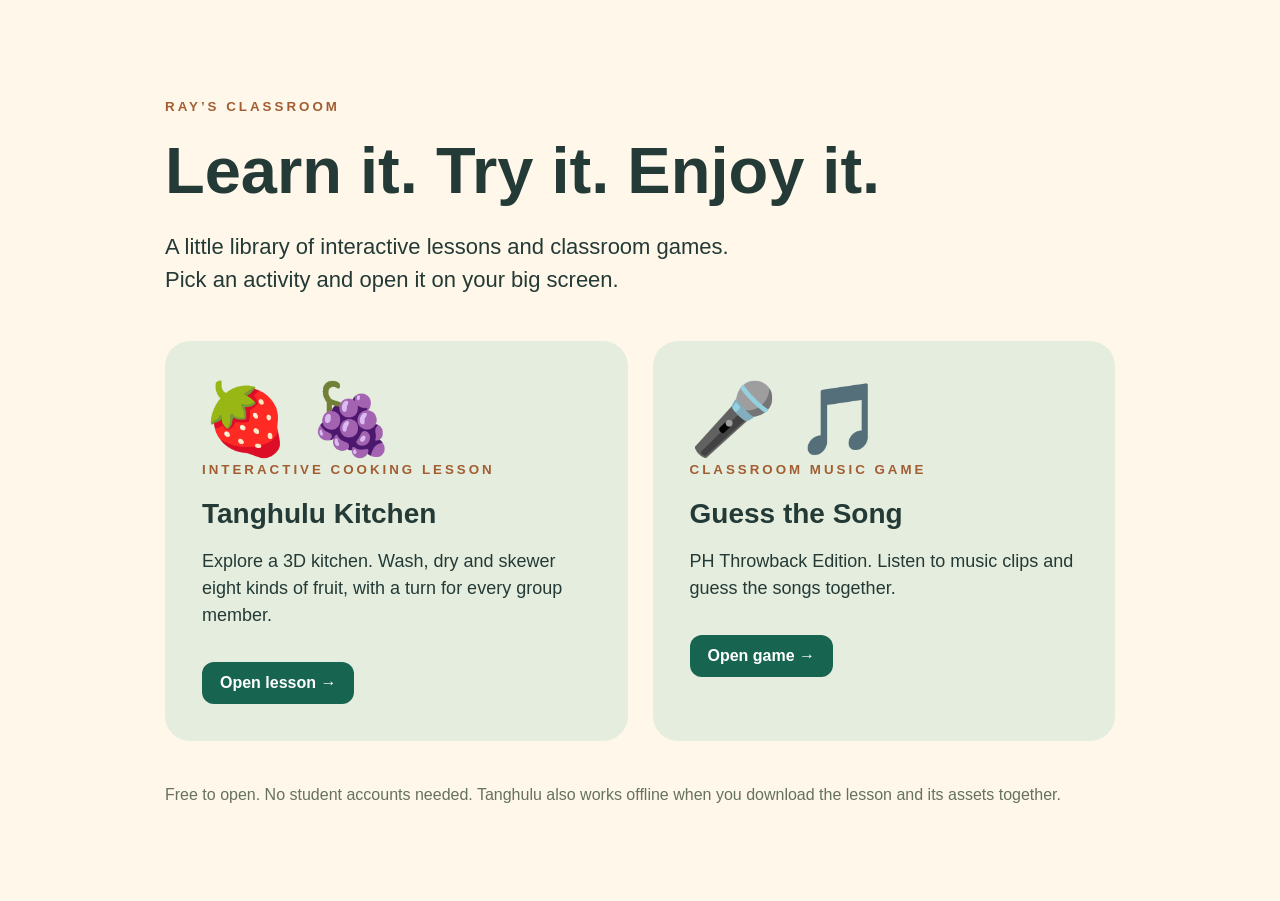
==== lessons/index.html @ 9a7a7810 "Add public 3D tanghulu lesson with student group turns and classroom library" ====
<!doctype html><html lang="en"><meta charset="utf-8"><meta name="viewport" content="width=device-width,initial-scale=1"><title>Ray’s Classroom • Lessons & Games</title><style>*{box-sizing:border-box}body{margin:0;background:#fff7e9;color:#243a36;font-family:'Trebuchet MS',Arial,sans-serif}main{max-width:1000px;margin:8vh auto;padding:25px}small{font-weight:bold;letter-spacing:3px;color:#a25e32}h1{font-size:clamp(38px,6vw,65px);margin:18px 0}p{font-size:22px;line-height:1.5}.items{display:grid;grid-template-columns:1fr 1fr;gap:25px;margin-top:45px}a.card{display:block;text-decoration:none;color:inherit;background:#e5edde;padding:35px;border-radius:25px;border:2px solid transparent;transition:.2s}a.card:hover{transform:translateY(-5px);border-color:#176550}.art{font-size:70px}.card h2{font-size:28px;margin:20px 0 8px}.card p{font-size:18px}.open{display:inline-block;background:#176550;color:white;padding:12px 18px;border-radius:12px;margin-top:15px;font-weight:bold}footer{margin-top:45px;font-size:16px;color:#64725e}@media(max-width:600px){.items{grid-template-columns:1fr}}a:focus-visible{outline:4px solid orange}</style><main><small>RAY’S CLASSROOM</small><h1>Learn it. Try it. Enjoy it.</h1><p>A little library of interactive lessons and classroom games.<br>Pick an activity and open it on your big screen.</p><div class="items"><a class="card" href="Tanghulu.html"><div class="art">🍓 🍇</div><small>INTERACTIVE COOKING LESSON</small><h2>Tanghulu Kitchen</h2><p>Explore a 3D kitchen. Wash, dry and skewer eight kinds of fruit, with a turn for every group member.</p><span class="open">Open lesson →</span></a><a class="card" href="https://raykamisama.github.io/guess-the-song-ph/"><div class="art">🎤 🎵</div><small>CLASSROOM MUSIC GAME</small><h2>Guess the Song</h2><p>PH Throwback Edition. Listen to music clips and guess the songs together.</p><span class="open">Open game →</span></a></div><footer>Free to open. No student accounts needed. Tanghulu also works offline when you download the lesson and its assets together.</footer></main></html>
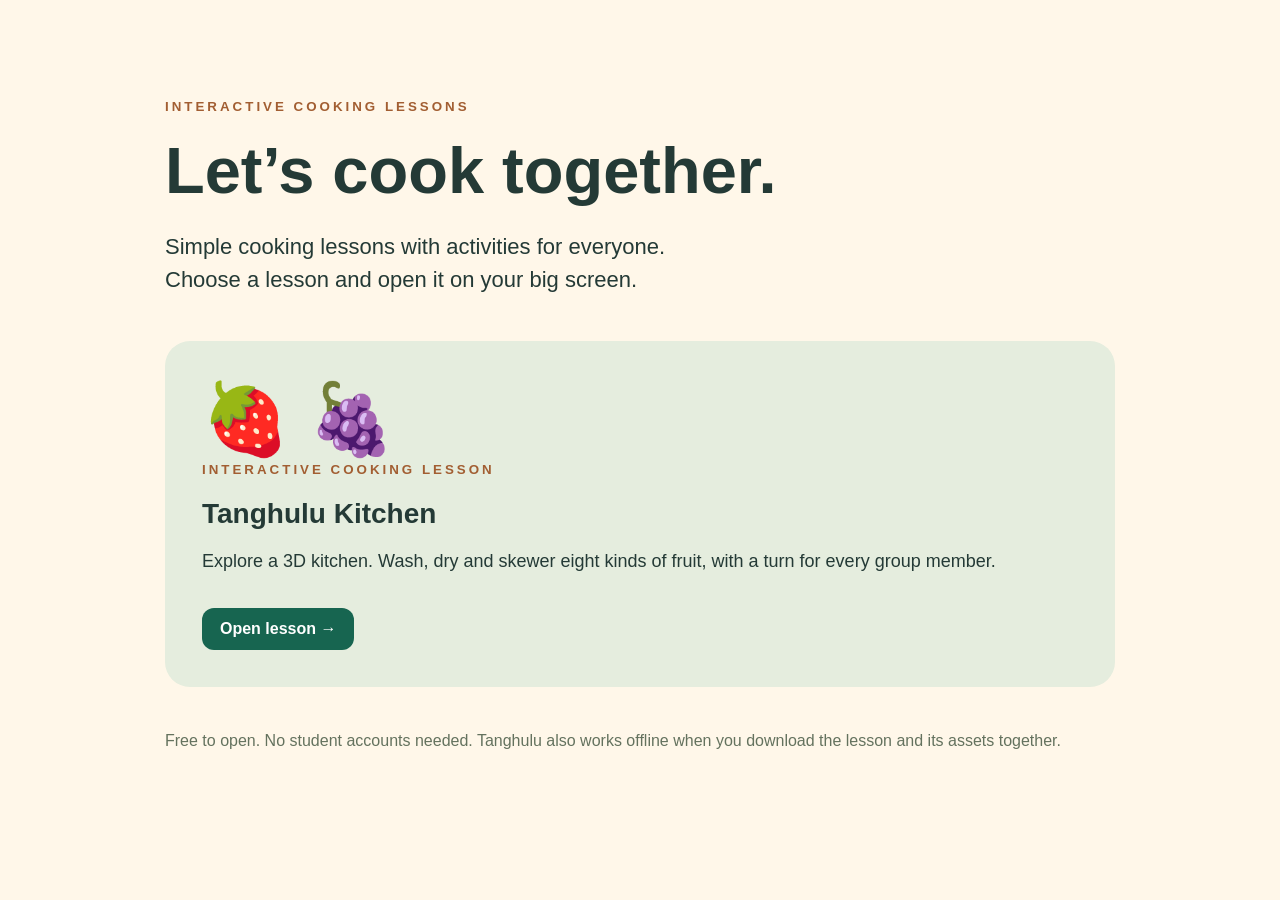
==== commit 70160c1d: "Rename cooking lesson library and remove Guess the Song" ====
--- a/lessons/index.html
+++ b/lessons/index.html
@@ -1 +1 @@
-<!doctype html><html lang="en"><meta charset="utf-8"><meta name="viewport" content="width=device-width,initial-scale=1"><title>Ray’s Classroom • Lessons & Games</title><style>*{box-sizing:border-box}body{margin:0;background:#fff7e9;color:#243a36;font-family:'Trebuchet MS',Arial,sans-serif}main{max-width:1000px;margin:8vh auto;padding:25px}small{font-weight:bold;letter-spacing:3px;color:#a25e32}h1{font-size:clamp(38px,6vw,65px);margin:18px 0}p{font-size:22px;line-height:1.5}.items{display:grid;grid-template-columns:1fr 1fr;gap:25px;margin-top:45px}a.card{display:block;text-decoration:none;color:inherit;background:#e5edde;padding:35px;border-radius:25px;border:2px solid transparent;transition:.2s}a.card:hover{transform:translateY(-5px);border-color:#176550}.art{font-size:70px}.card h2{font-size:28px;margin:20px 0 8px}.card p{font-size:18px}.open{display:inline-block;background:#176550;color:white;padding:12px 18px;border-radius:12px;margin-top:15px;font-weight:bold}footer{margin-top:45px;font-size:16px;color:#64725e}@media(max-width:600px){.items{grid-template-columns:1fr}}a:focus-visible{outline:4px solid orange}</style><main><small>RAY’S CLASSROOM</small><h1>Learn it. Try it. Enjoy it.</h1><p>A little library of interactive lessons and classroom games.<br>Pick an activity and open it on your big screen.</p><div class="items"><a class="card" href="Tanghulu.html"><div class="art">🍓 🍇</div><small>INTERACTIVE COOKING LESSON</small><h2>Tanghulu Kitchen</h2><p>Explore a 3D kitchen. Wash, dry and skewer eight kinds of fruit, with a turn for every group member.</p><span class="open">Open lesson →</span></a><a class="card" href="https://raykamisama.github.io/guess-the-song-ph/"><div class="art">🎤 🎵</div><small>CLASSROOM MUSIC GAME</small><h2>Guess the Song</h2><p>PH Throwback Edition. Listen to music clips and guess the songs together.</p><span class="open">Open game →</span></a></div><footer>Free to open. No student accounts needed. Tanghulu also works offline when you download the lesson and its assets together.</footer></main></html>
+<!doctype html><html lang="en"><meta charset="utf-8"><meta name="viewport" content="width=device-width,initial-scale=1"><title>Interactive Cooking Lessons</title><style>*{box-sizing:border-box}body{margin:0;background:#fff7e9;color:#243a36;font-family:'Trebuchet MS',Arial,sans-serif}main{max-width:1000px;margin:8vh auto;padding:25px}small{font-weight:bold;letter-spacing:3px;color:#a25e32}h1{font-size:clamp(38px,6vw,65px);margin:18px 0}p{font-size:22px;line-height:1.5}.items{display:grid;grid-template-columns:1fr;gap:25px;margin-top:45px}a.card{display:block;text-decoration:none;color:inherit;background:#e5edde;padding:35px;border-radius:25px;border:2px solid transparent;transition:.2s}a.card:hover{transform:translateY(-5px);border-color:#176550}.art{font-size:70px}.card h2{font-size:28px;margin:20px 0 8px}.card p{font-size:18px}.open{display:inline-block;background:#176550;color:white;padding:12px 18px;border-radius:12px;margin-top:15px;font-weight:bold}footer{margin-top:45px;font-size:16px;color:#64725e}@media(max-width:600px){.items{grid-template-columns:1fr}}a:focus-visible{outline:4px solid orange}</style><main><small>INTERACTIVE COOKING LESSONS</small><h1>Let’s cook together.</h1><p>Simple cooking lessons with activities for everyone.<br>Choose a lesson and open it on your big screen.</p><div class="items"><a class="card" href="Tanghulu.html"><div class="art">🍓 🍇</div><small>INTERACTIVE COOKING LESSON</small><h2>Tanghulu Kitchen</h2><p>Explore a 3D kitchen. Wash, dry and skewer eight kinds of fruit, with a turn for every group member.</p><span class="open">Open lesson →</span></a></div><footer>Free to open. No student accounts needed. Tanghulu also works offline when you download the lesson and its assets together.</footer></main></html>
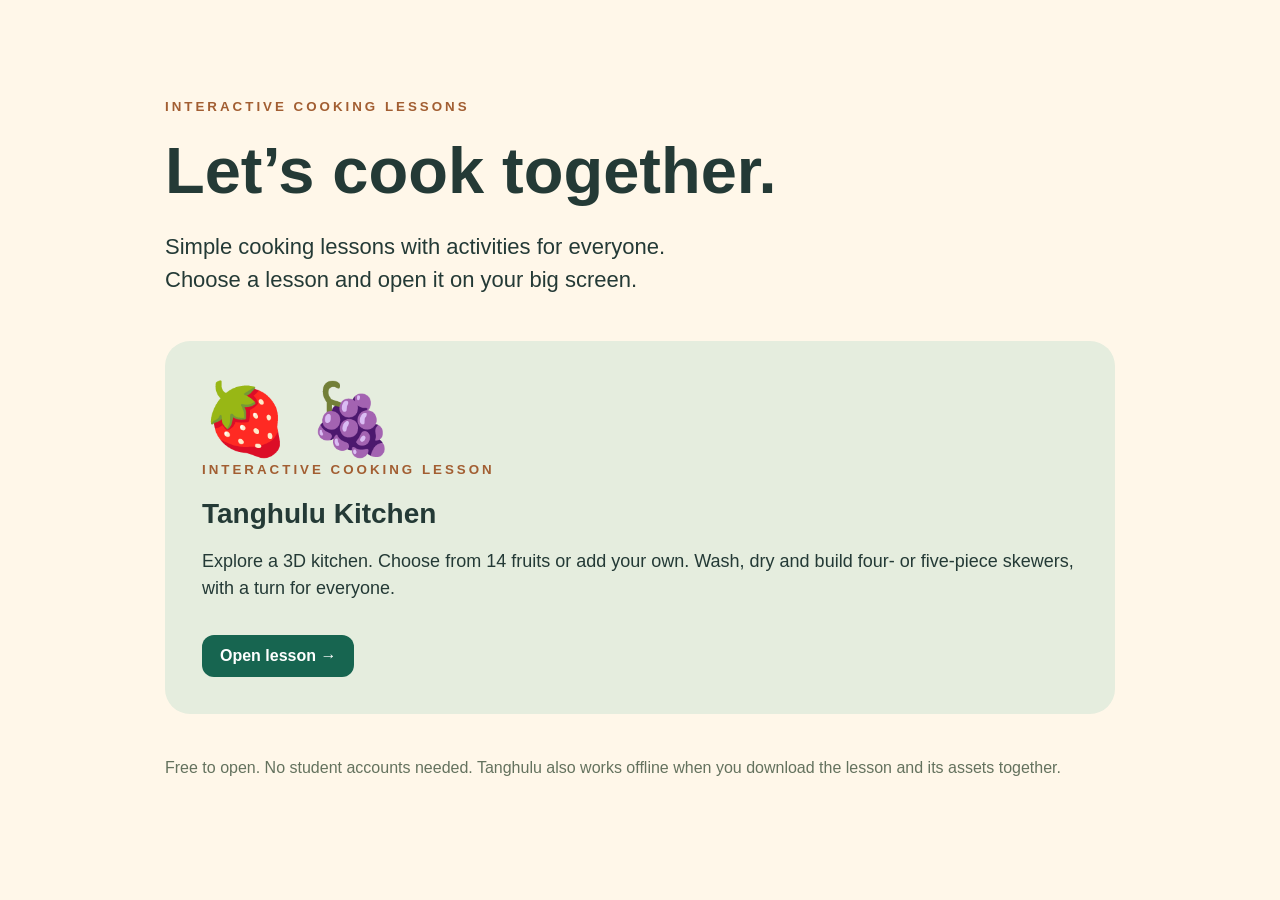
==== commit 3f6bab3c: "Allow unlimited fruit choices, retain prepared fruit, and enlarge interactive kitchen" ====
--- a/lessons/index.html
+++ b/lessons/index.html
@@ -1 +1 @@
-<!doctype html><html lang="en"><meta charset="utf-8"><meta name="viewport" content="width=device-width,initial-scale=1"><title>Interactive Cooking Lessons</title><style>*{box-sizing:border-box}body{margin:0;background:#fff7e9;color:#243a36;font-family:'Trebuchet MS',Arial,sans-serif}main{max-width:1000px;margin:8vh auto;padding:25px}small{font-weight:bold;letter-spacing:3px;color:#a25e32}h1{font-size:clamp(38px,6vw,65px);margin:18px 0}p{font-size:22px;line-height:1.5}.items{display:grid;grid-template-columns:1fr;gap:25px;margin-top:45px}a.card{display:block;text-decoration:none;color:inherit;background:#e5edde;padding:35px;border-radius:25px;border:2px solid transparent;transition:.2s}a.card:hover{transform:translateY(-5px);border-color:#176550}.art{font-size:70px}.card h2{font-size:28px;margin:20px 0 8px}.card p{font-size:18px}.open{display:inline-block;background:#176550;color:white;padding:12px 18px;border-radius:12px;margin-top:15px;font-weight:bold}footer{margin-top:45px;font-size:16px;color:#64725e}@media(max-width:600px){.items{grid-template-columns:1fr}}a:focus-visible{outline:4px solid orange}</style><main><small>INTERACTIVE COOKING LESSONS</small><h1>Let’s cook together.</h1><p>Simple cooking lessons with activities for everyone.<br>Choose a lesson and open it on your big screen.</p><div class="items"><a class="card" href="Tanghulu.html"><div class="art">🍓 🍇</div><small>INTERACTIVE COOKING LESSON</small><h2>Tanghulu Kitchen</h2><p>Explore a 3D kitchen. Wash, dry and skewer eight kinds of fruit, with a turn for every group member.</p><span class="open">Open lesson →</span></a></div><footer>Free to open. No student accounts needed. Tanghulu also works offline when you download the lesson and its assets together.</footer></main></html>
+<!doctype html><html lang="en"><meta charset="utf-8"><meta name="viewport" content="width=device-width,initial-scale=1"><title>Interactive Cooking Lessons</title><style>*{box-sizing:border-box}body{margin:0;background:#fff7e9;color:#243a36;font-family:'Trebuchet MS',Arial,sans-serif}main{max-width:1000px;margin:8vh auto;padding:25px}small{font-weight:bold;letter-spacing:3px;color:#a25e32}h1{font-size:clamp(38px,6vw,65px);margin:18px 0}p{font-size:22px;line-height:1.5}.items{display:grid;grid-template-columns:1fr;gap:25px;margin-top:45px}a.card{display:block;text-decoration:none;color:inherit;background:#e5edde;padding:35px;border-radius:25px;border:2px solid transparent;transition:.2s}a.card:hover{transform:translateY(-5px);border-color:#176550}.art{font-size:70px}.card h2{font-size:28px;margin:20px 0 8px}.card p{font-size:18px}.open{display:inline-block;background:#176550;color:white;padding:12px 18px;border-radius:12px;margin-top:15px;font-weight:bold}footer{margin-top:45px;font-size:16px;color:#64725e}@media(max-width:600px){.items{grid-template-columns:1fr}}a:focus-visible{outline:4px solid orange}</style><main><small>INTERACTIVE COOKING LESSONS</small><h1>Let’s cook together.</h1><p>Simple cooking lessons with activities for everyone.<br>Choose a lesson and open it on your big screen.</p><div class="items"><a class="card" href="Tanghulu.html"><div class="art">🍓 🍇</div><small>INTERACTIVE COOKING LESSON</small><h2>Tanghulu Kitchen</h2><p>Explore a 3D kitchen. Choose from 14 fruits or add your own. Wash, dry and build four- or five-piece skewers, with a turn for everyone.</p><span class="open">Open lesson →</span></a></div><footer>Free to open. No student accounts needed. Tanghulu also works offline when you download the lesson and its assets together.</footer></main></html>
